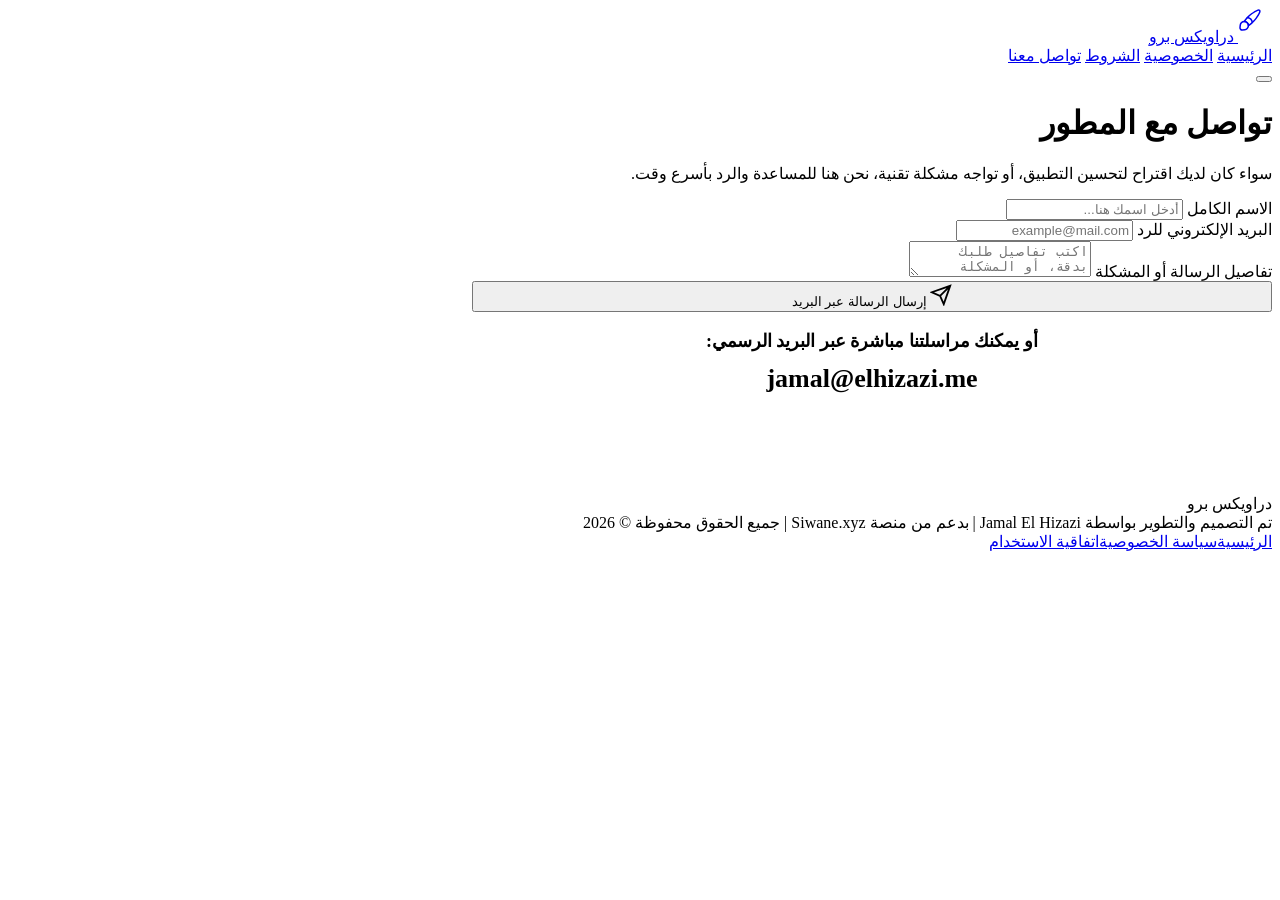
==== contact.html @ eed947c4 "Add files via upload" ====
<!DOCTYPE html>
<html lang="ar" dir="rtl">
<head>
    <meta charset="UTF-8">
    <meta name="viewport" content="width=device-width, initial-scale=1.0">
    <title>تواصل معنا - دراويكس برو</title>
    <link rel="stylesheet" href="style.css">
</head>
<body>

    <nav>
        <a href="index.html" class="logo">
            <svg width="34" height="34" fill="none" xmlns="http://www.w3.org/2000/svg"><path d="M10.43 18.37c-.15 0-.29-.04-.42-.13a.738.738 0 0 1-.33-.62c0-.15-.01-.31-.03-.47-.09-.71-.41-1.33-.95-1.87s-1.21-.88-1.93-.97c-.12-.01-.29-.02-.45-.01-.26.02-.5-.09-.65-.3a.78.78 0 0 1-.11-.71c.15-.41.37-.78.63-1.08l1.54-1.94c2.65-3.31 8.02-7.29 11.95-8.87a2.17 2.17 0 0 1 2.33.47c.63.63.82 1.53.49 2.35-1.58 3.94-5.55 9.3-8.86 11.95l-1.97 1.58c-.37.27-.67.44-.97.56-.08.04-.18.06-.27.06Zm-2.89-5.43c.84.22 1.59.66 2.22 1.29a4.62 4.62 0 0 1 1.26 2.14l1.69-1.36c3.14-2.51 6.91-7.6 8.4-11.34a.628.628 0 0 0-.16-.72.669.669 0 0 0-.73-.14c-3.72 1.5-8.81 5.27-11.33 8.41l-1.35 1.72Z" fill="currentColor"/><path d="M4.08 22.75c-.75 0-1.47-.3-2.01-.84-.62-.62-.92-1.48-.82-2.36l.27-2.46c.26-2.44 2.26-4.25 4.74-4.3.19-.01.44 0 .67.02 1.09.14 2.06.63 2.84 1.41.77.77 1.23 1.69 1.37 2.72a4.91 4.91 0 0 1-1.38 4.15c-.77.76-1.76 1.23-2.88 1.37l-2.47.27c-.11.01-.22.02-.33.02Zm2.37-8.45h-.13c-1.51.03-3.11 1.06-3.31 2.96l-.27 2.46c-.05.42.1.83.39 1.13.29.29.7.44 1.11.39l2.46-.27c.77-.1 1.46-.42 1.98-.94.64-.64 1-1.5 1-2.42 0-.15-.01-.31-.03-.47-.09-.71-.41-1.33-.95-1.87s-1.21-.88-1.93-.97h-.32ZM14.24 15.218c-.41 0-.75-.34-.75-.75 0-2.2-1.79-3.98-3.98-3.98-.41 0-.75-.34-.75-.75s.33-.75.74-.75c3.02 0 5.48 2.46 5.48 5.48.01.42-.33.75-.74.75Z" fill="currentColor"/></svg>
            دراويكس برو
        </a>
        <div class="nav-controls">
            <div class="nav-links">
                <a href="index.html">الرئيسية</a>
                <a href="privacy.html">الخصوصية</a>
                <a href="terms.html">الشروط</a>
                <a href="contact.html" class="active">تواصل معنا</a>
            </div>
            <button id="theme-toggle" class="theme-btn" aria-label="تبديل المظهر"></button>
        </div>
    </nav>

    <div class="container page-top-padding" style="max-width: 800px;">
        <div class="page-title-box reveal">
            <h1 class="section-title">تواصل مع المطور</h1>
            <p class="section-desc">سواء كان لديك اقتراح لتحسين التطبيق، أو تواجه مشكلة تقنية، نحن هنا للمساعدة والرد بأسرع وقت.</p>
        </div>

        <div class="content-box reveal delay-1">
            <form action="mailto:jamal@elhizazi.me" method="post" enctype="text/plain">
                <div class="form-group">
                    <label class="form-label">الاسم الكامل</label>
                    <input type="text" class="form-control" placeholder="أدخل اسمك هنا..." required>
                </div>
                <div class="form-group">
                    <label class="form-label">البريد الإلكتروني للرد</label>
                    <input type="email" class="form-control" placeholder="example@mail.com" required>
                </div>
                <div class="form-group">
                    <label class="form-label">تفاصيل الرسالة أو المشكلة</label>
                    <textarea class="form-control" placeholder="اكتب تفاصيل طلبك بدقة، أو المشكلة التقنية التي تواجهها مع ذكر نوع الهاتف..." required></textarea>
                </div>
                <button type="submit" class="btn btn-primary" style="width: 100%;">
                    <svg viewBox="0 0 24 24" width="22" height="22" fill="none" stroke="currentColor" stroke-width="2"><path d="M22 2L11 13M22 2l-7 20-4-9-9-4 20-7z"/></svg>
                    إرسال الرسالة عبر البريد
                </button>
            </form>
        </div>
        
        <div class="reveal delay-2" style="text-align: center; margin-bottom: 100px;">
            <p style="color: var(--text-dim); margin-bottom: 12px; font-weight: 700; font-size: 18px;">أو يمكنك مراسلتنا مباشرة عبر البريد الرسمي:</p>
            <a href="mailto:jamal@elhizazi.me" style="color: var(--primary); font-size: 26px; font-weight: 800; text-decoration: none;">jamal@elhizazi.me</a>
        </div>
    </div>

    <footer>
        <div class="container">
            <div class="footer-brand">دراويكس برو</div>
            <div class="footer-content">تم التصميم والتطوير بواسطة Jamal El Hizazi | بدعم من منصة Siwane.xyz | جميع الحقوق محفوظة &copy; 2026</div>
        </div>
        <div class="footer-links"><a href="index.html">الرئيسية</a><a href="privacy.html">سياسة الخصوصية</a><a href="terms.html">اتفاقية الاستخدام</a></div>
        </div>
    </footer>

    <script src="script.js"></script>
</body>
</html>
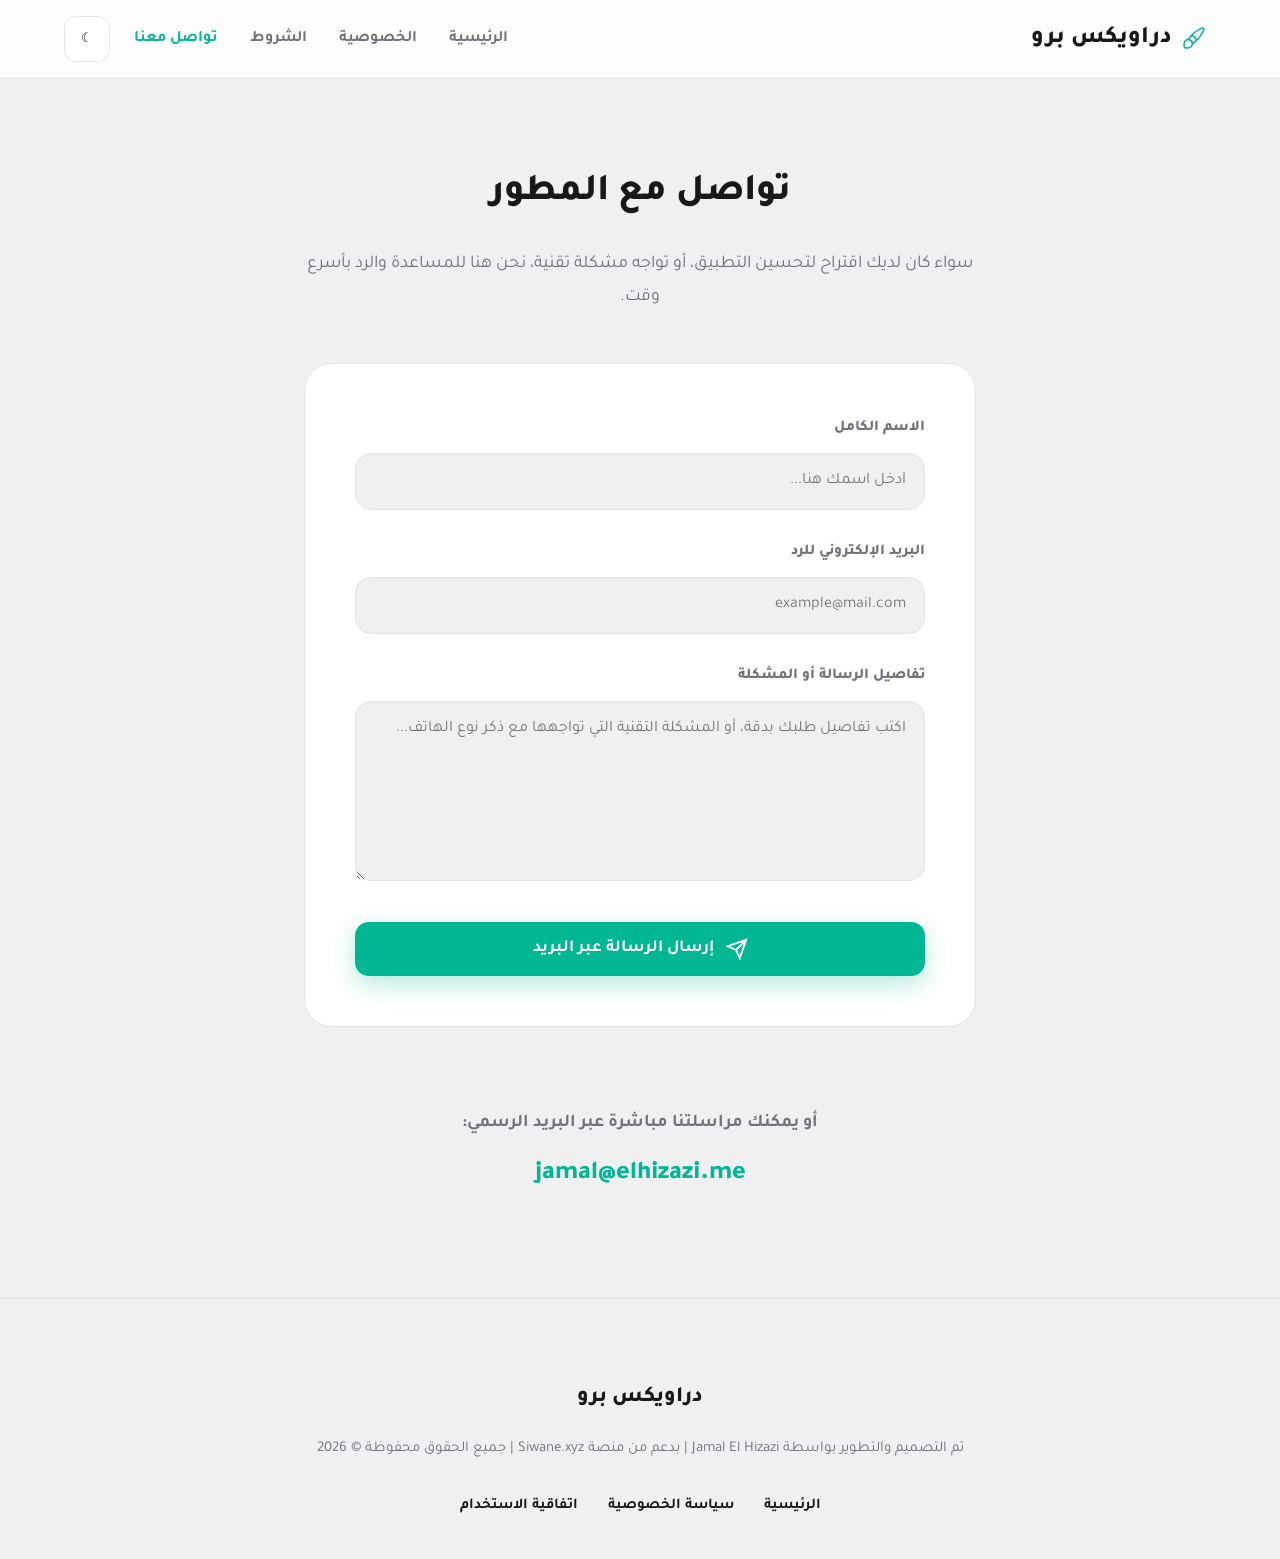
==== commit f903f21e: "update v1.1.0" ====
--- a/contact.html
+++ b/contact.html
@@ -5,6 +5,12 @@
     <meta name="viewport" content="width=device-width, initial-scale=1.0">
     <title>تواصل معنا - دراويكس برو</title>
     <link rel="stylesheet" href="style.css">
+        <link rel="icon" type="image/png" href="assets/favicon.png">
+    <link rel="apple-touch-icon" href="assets/favicon.png">
+    <meta name="description" content="تواصل مع فريق تطوير Drawix Pro للحصول على دعم فني، الإبلاغ عن مشاكل، أو تقديم اقتراحات لتطوير أدوات الرسم والشرح.">
+<meta name="keywords" content="Drawix Pro, support, contact, technical help, دعم فني, تواصل">
+<script async src="https://pagead2.googlesyndication.com/pagead/js/adsbygoogle.js?client=ca-pub-8266760443476569"
+     crossorigin="anonymous"></script>
 </head>
 <body>
 
@@ -31,18 +37,18 @@
         </div>
 
         <div class="content-box reveal delay-1">
-            <form action="mailto:jamal@elhizazi.me" method="post" enctype="text/plain">
+            <form id="contact-form" action="mailto:jamal@elhizazi.me" method="post" enctype="text/plain">
                 <div class="form-group">
-                    <label class="form-label">الاسم الكامل</label>
-                    <input type="text" class="form-control" placeholder="أدخل اسمك هنا..." required>
+                    <label class="form-label" for="contact-name">الاسم الكامل</label>
+                    <input id="contact-name" name="name" type="text" class="form-control" placeholder="أدخل اسمك هنا..." required>
                 </div>
                 <div class="form-group">
-                    <label class="form-label">البريد الإلكتروني للرد</label>
-                    <input type="email" class="form-control" placeholder="example@mail.com" required>
+                    <label class="form-label" for="contact-email">البريد الإلكتروني للرد</label>
+                    <input id="contact-email" name="email" type="email" class="form-control" placeholder="example@mail.com" required>
                 </div>
                 <div class="form-group">
-                    <label class="form-label">تفاصيل الرسالة أو المشكلة</label>
-                    <textarea class="form-control" placeholder="اكتب تفاصيل طلبك بدقة، أو المشكلة التقنية التي تواجهها مع ذكر نوع الهاتف..." required></textarea>
+                    <label class="form-label" for="contact-message">تفاصيل الرسالة أو المشكلة</label>
+                    <textarea id="contact-message" name="message" class="form-control" placeholder="اكتب تفاصيل طلبك بدقة، أو المشكلة التقنية التي تواجهها مع ذكر نوع الهاتف..." required></textarea>
                 </div>
                 <button type="submit" class="btn btn-primary" style="width: 100%;">
                     <svg viewBox="0 0 24 24" width="22" height="22" fill="none" stroke="currentColor" stroke-width="2"><path d="M22 2L11 13M22 2l-7 20-4-9-9-4 20-7z"/></svg>
--- a/style.css
+++ b/style.css
@@ -0,0 +1,6 @@
+@import url('https://fonts.googleapis.com/css2?family=Tajawal:wght@400;600;700;800&display=swap');:root{--primary:#00B693;--primary-dark:#009175;--primary-light:rgba(0,182,147,0.1);--bg-main:#F0F0F3;--card-bg:#FFFFFF;--card-border:#E4E4E7;--text-main:#18181B;--text-dim:#71717A;--status-info:#3B82F6;--status-info-bg:rgba(59,130,246,0.1);--status-warning:#F59E0B;--status-warning-bg:rgba(245,158,11,0.1);--status-error:#EF4444;--status-error-bg:rgba(239,68,68,0.1);--nav-bg:rgba(255,255,255,0.85);--footer-bg:rgba(240,240,243,0.8);--shadow-color:rgba(0,0,0,0.15)}[data-theme="dark"]{--primary-light:rgba(0,182,147,0.2);--bg-main:#0a0a0c;--card-bg:rgba(255,255,255,0.03);--card-border:rgba(255,255,255,0.08);--text-main:#FFFFFF;--text-dim:#A0A0A5;--nav-bg:rgba(10,10,12,0.85);--footer-bg:rgba(10,10,12,0.8);--shadow-color:rgba(0,0,0,0.5)}*{box-sizing:border-box;margin:0;padding:0;font-family:'Tajawal',sans-serif;-webkit-tap-highlight-color:transparent}body{background-color:var(--bg-main);color:var(--text-main);line-height:1.8;overflow-x:hidden;scroll-behavior:smooth;transition:background-color 0.4s ease,color 0.4s ease;direction:rtl}nav{display:flex;justify-content:space-between;align-items:center;padding:16px 5%;background:var(--nav-bg);backdrop-filter:blur(20px);-webkit-backdrop-filter:blur(20px);border-bottom:1px solid var(--card-border);position:fixed;width:100%;top:0;z-index:1000;transition:all 0.4s ease}.logo{display:flex;align-items:center;gap:10px;font-size:24px;font-weight:800;line-height:1;color:var(--text-main);text-decoration:none}.logo svg{width:34px;height:34px;color:var(--primary);flex-shrink:0;transform:translateY(4px)}.nav-controls{display:flex;align-items:center;gap:24px}.nav-links{display:flex;gap:32px;align-items:center}.nav-links a{color:var(--text-dim);text-decoration:none;font-weight:700;font-size:16px;transition:color 0.3s ease}.nav-links a:hover,.nav-links a.active{color:var(--primary)}.theme-btn{background:var(--card-bg);border:1px solid var(--card-border);border-radius:12px;width:46px;height:46px;display:flex;align-items:center;justify-content:center;cursor:pointer;color:var(--text-main);transition:all 0.3s ease}.theme-btn:hover{border-color:var(--primary);color:var(--primary);transform:translateY(-2px)}.container{max-width:1200px;margin:0 auto;padding:0 5%}.section-padding{padding:120px 0 60px}.page-top-padding{padding-top:160px}.hero{display:flex;align-items:center;justify-content:space-between;min-height:100vh;padding-top:100px;gap:60px}.hero-text{flex:1.15}.hero-tag{display:inline-flex;align-items:center;gap:8px;background:var(--primary-light);color:var(--primary);padding:8px 20px;border-radius:30px;font-size:14px;font-weight:800;margin-bottom:24px;border:1px solid rgba(0,182,147,0.2)}.hero-title{font-size:54px;font-weight:800;line-height:1.3;margin-bottom:24px;color:var(--text-main)}.hero-desc{font-size:18px;color:var(--text-dim);margin-bottom:40px;max-width:95%;line-height:1.9}.btn-group{display:flex;gap:16px;flex-wrap:wrap}.btn{padding:16px 36px;border-radius:14px;font-size:17px;font-weight:700;cursor:pointer;text-decoration:none;display:inline-flex;align-items:center;justify-content:center;gap:12px;transition:all 0.3s cubic-bezier(0.4,0,0.2,1);border:none}.btn-primary{background:var(--primary);color:#fff;box-shadow:0 8px 24px rgba(0,182,147,0.3)}.btn-primary:hover{background:var(--primary-dark);transform:translateY(-4px);box-shadow:0 12px 32px rgba(0,182,147,0.4)}.btn-outline{background:var(--card-bg);color:var(--text-main);border:2px solid var(--card-border)}.btn-outline:hover{border-color:var(--primary);color:var(--primary);transform:translateY(-4px)}.hero-visual{flex:1;display:flex;justify-content:center;align-items:center;perspective:1000px}.app-screenshot-slider{width:360px;height:740px;position:relative;animation:float 6s ease-in-out infinite;display:flex;justify-content:center;align-items:center}@keyframes float{0%{transform:translateY(0px)}50%{transform:translateY(-20px)}100%{transform:translateY(0px)}}.slide{position:absolute;top:0;left:0;width:100%;height:100%;object-fit:contain;opacity:0;transition:opacity 0.8s ease-in-out;z-index:1;filter:drop-shadow(0 20px 40px var(--shadow-color))}.slide.active{opacity:1;z-index:2}.section-header{text-align:center;margin-bottom:60px}.section-title{font-size:38px;font-weight:800;margin-bottom:20px;color:var(--text-main)}.section-desc{font-size:18px;color:var(--text-dim);max-width:700px;margin:0 auto;line-height:1.8}.grid-cards{display:grid;grid-template-columns:repeat(auto-fit,minmax(320px,1fr));gap:30px}.grid-cards.gBx4{grid-template-columns:repeat(2,1fr)}.feature-card{background:var(--card-bg);border:1px solid var(--card-border);border-radius:28px;padding:40px;transition:all 0.4s ease}.feature-card:hover{transform:translateY(-8px);border-color:var(--primary);box-shadow:0 20px 40px var(--shadow-color)}.f-icon{width:64px;height:64px;border-radius:18px;display:flex;align-items:center;justify-content:center;margin-bottom:24px}.f-title{font-size:22px;font-weight:800;margin-bottom:14px;color:var(--text-main)}.f-desc{font-size:16px;color:var(--text-dim);line-height:1.8}.page-title-box{text-align:center;margin-bottom:50px}.content-box{background:var(--card-bg);border:1px solid var(--card-border);border-radius:28px;padding:50px;margin-bottom:80px}.content-box h3{font-size:22px;color:var(--primary);margin:40px 0 16px;font-weight:800}.content-box h3:first-child{margin-top:0}.content-box p,.content-box li{color:var(--text-dim);font-size:17px;line-height:1.9;margin-bottom:16px}.content-box ul{padding-inline-start:28px;margin-bottom:24px}.form-group{margin-bottom:28px}.form-label{display:block;margin-bottom:12px;font-weight:800;color:var(--text-dim);font-size:15px}.form-control{width:100%;background:var(--bg-main);border:1px solid var(--card-border);color:var(--text-main);padding:18px;border-radius:16px;font-size:16px;transition:all 0.3s ease}.form-control:focus{outline:none;border-color:var(--primary);box-shadow:0 0 0 4px var(--primary-light)}textarea.form-control{min-height:180px;resize:vertical}.reveal{opacity:0;transform:translateY(40px);transition:all 0.8s cubic-bezier(0.5,0,0,1)}.reveal.active{opacity:1;transform:translateY(0)}.delay-1{transition-delay:0.1s}.delay-2{transition-delay:0.2s}.delay-3{transition-delay:0.3s}.delay-4{transition-delay:0.4s}footer{border-top:1px solid var(--card-border);padding:80px 5% 40px;background:var(--footer-bg);text-align:center}.footer-brand{color:var(--text-main);font-weight:800;font-size:22px;margin-bottom:16px;display:flex;align-items:center;justify-content:center;gap:10px}.footer-content{color:var(--text-dim);font-size:15px;line-height:1.8}.footer-links{margin-top:30px;display:flex;justify-content:center;gap:30px;flex-wrap:wrap}.footer-links a{color:var(--text-main);text-decoration:none;font-weight:700;transition:color 0.3s ease;font-size:15px}.footer-links a:hover{color:var(--primary)}@media (max-width:1024px){.hero{flex-direction:column;text-align:center;padding-top:160px}.hero-desc{margin:0 auto 40px}.btn-group{justify-content:center}.hero-visual{width:100%;margin-top:20px;perspective:none}.app-screenshot-slider{transform:scale(0.9)}@keyframes float{0%,100%{transform:translateY(0px)}50%{transform:translateY(-15px)}}}@media (max-width:768px){nav{padding:16px 5%}.nav-links{display:none}.hero-title{font-size:40px}.section-title{font-size:32px}.app-screenshot-slider{transform:scale(0.8);height:650px}.content-box{padding:30px 24px}.btn{width:100%}.grid-cards.gBx4{grid-template-columns:1fr}}
+.release-grid{display:grid;grid-template-columns:repeat(auto-fit,minmax(240px,1fr));gap:1.25rem}.slider-caption{text-align:center;opacity:.8;font-size:.9rem;margin-top:1rem}@media(prefers-reduced-motion:reduce){*,*::before,*::after{animation:none!important;transition:none!important;scroll-behavior:auto!important}}
+
+.screenshot-note{text-align:center;opacity:.8;font-size:.9rem;margin-top:1rem}
+
+.screenshot-note{text-align:center;opacity:.8;font-size:.9rem;margin-top:1rem}
